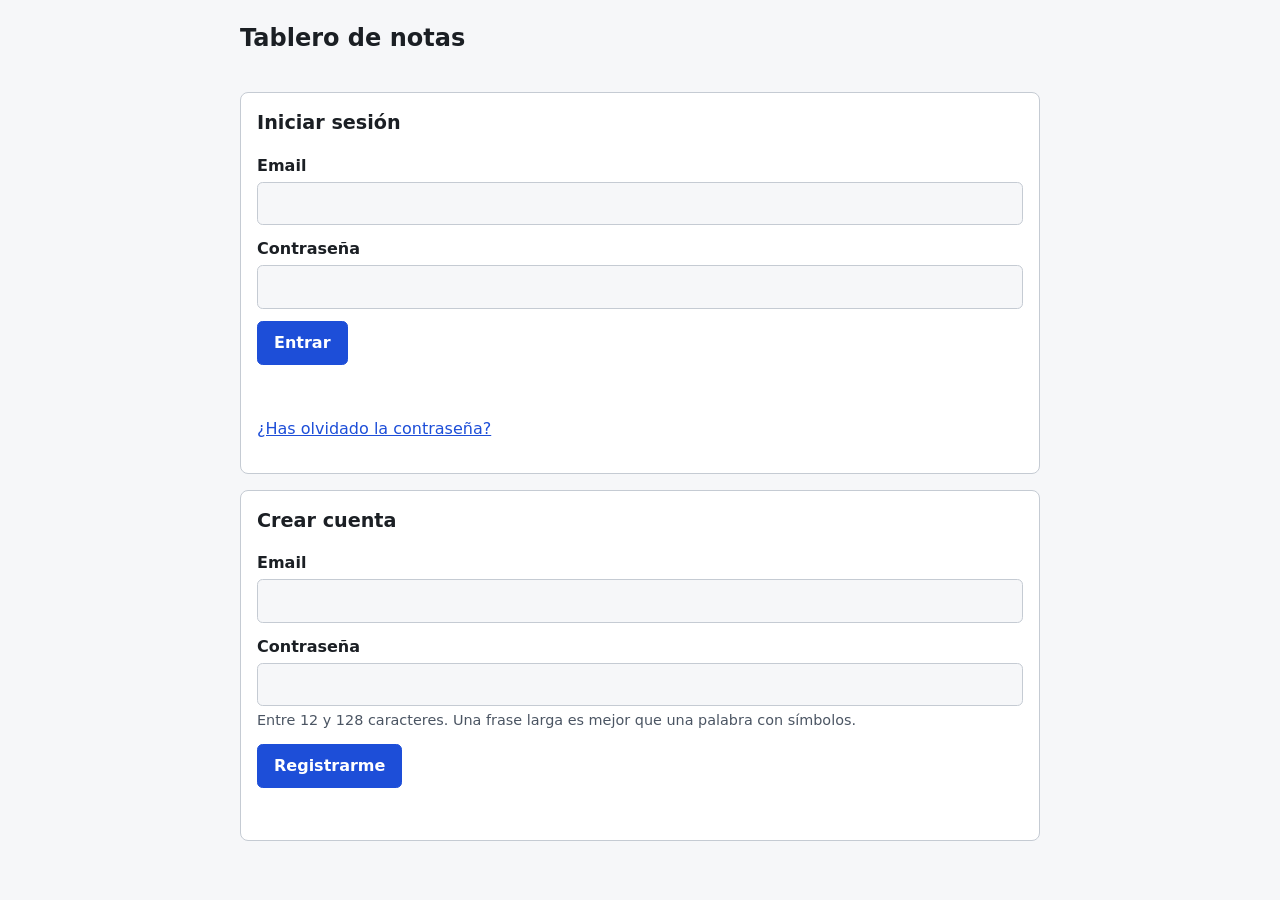
==== src/main/resources/static/index.html @ 30a4b2d4 "feat: roles, panel de administración, propiedad de recursos y frontend (fase 5) - Autorización con @" ====
<!doctype html>
<html lang="es">
<head>
  <meta charset="utf-8">
  <meta name="viewport" content="width=device-width, initial-scale=1">
  <title>Acceso · Tablero de notas</title>
  <link rel="icon" href="data:,">
  <link rel="stylesheet" href="css/style.css">
  <script type="module" src="js/index.js"></script>
</head>
<body>
  <a class="skip" href="#main">Saltar al contenido</a>
  <header><h1>Tablero de notas</h1></header>
  <main id="main">
    <section class="card" aria-labelledby="login-title">
      <h2 id="login-title">Iniciar sesión</h2>
      <form id="login-form">
        <label for="login-email">Email</label>
        <input id="login-email" type="email" autocomplete="username" required maxlength="254">
        <label for="login-password">Contraseña</label>
        <input id="login-password" type="password" autocomplete="current-password" required maxlength="128">
        <button type="submit">Entrar</button>
      </form>
      <p id="login-msg" class="msg" aria-live="polite"></p>
      <p><a href="forgot-password.html">¿Has olvidado la contraseña?</a></p>
    </section>

    <section class="card" aria-labelledby="register-title">
      <h2 id="register-title">Crear cuenta</h2>
      <form id="register-form">
        <label for="register-email">Email</label>
        <input id="register-email" type="email" autocomplete="email" required maxlength="254">
        <label for="register-password">Contraseña</label>
        <input id="register-password" type="password" autocomplete="new-password" required minlength="12" maxlength="128"
               aria-describedby="register-hint">
        <p id="register-hint" class="hint">Entre 12 y 128 caracteres. Una frase larga es mejor que una palabra con símbolos.</p>
        <button type="submit">Registrarme</button>
      </form>
      <p id="register-msg" class="msg" aria-live="polite"></p>
    </section>
  </main>
</body>
</html>
---- src/main/resources/static/css/style.css ----
/* Estilos propios (la CSP no permite estilos en línea). Colores con contraste AA en claro y oscuro. */
:root {
  --bg: #f6f7f9;
  --surface: #ffffff;
  --text: #1b1f24;
  --muted: #4b5563;
  --border: #c5cbd3;
  --accent: #1d4ed8;
  --accent-text: #ffffff;
  --danger: #b42318;
  --ok: #1a7f37;
}
@media (prefers-color-scheme: dark) {
  :root {
    --bg: #12151a;
    --surface: #1c2128;
    --text: #e6e9ee;
    --muted: #aab2bd;
    --border: #3a424d;
    --accent: #7aa2ff;
    --accent-text: #0b1020;
    --danger: #ff8a80;
    --ok: #62d27f;
  }
}
* { box-sizing: border-box; }
body {
  margin: 0;
  font: 1rem/1.5 system-ui, -apple-system, "Segoe UI", sans-serif;
  background: var(--bg);
  color: var(--text);
}
header, main { max-width: 52rem; margin: 0 auto; padding: 1rem; }
header { display: flex; flex-wrap: wrap; align-items: center; justify-content: space-between; gap: .5rem; }
h1 { font-size: 1.5rem; margin: .25rem 0; }
h2 { font-size: 1.2rem; margin-top: 0; }
a { color: var(--accent); }
.skip { position: absolute; left: -999px; top: 0; background: var(--surface); padding: .5rem 1rem; z-index: 10; }
.skip:focus { left: 0; }
.card { background: var(--surface); border: 1px solid var(--border); border-radius: .5rem; padding: 1rem; margin-bottom: 1rem; }
label { display: block; font-weight: 600; margin: .75rem 0 .25rem; }
input, textarea, select {
  width: 100%; padding: .55rem; font: inherit; color: inherit;
  background: var(--bg); border: 1px solid var(--border); border-radius: .35rem;
}
textarea { min-height: 6rem; resize: vertical; }
.hint { color: var(--muted); font-size: .9rem; margin: .25rem 0 0; }
button, .button {
  font: inherit; font-weight: 600; cursor: pointer; margin-top: .75rem;
  padding: .55rem 1rem; border-radius: .35rem; border: 1px solid var(--accent);
  background: var(--accent); color: var(--accent-text);
}
button.secondary { background: transparent; color: var(--accent); }
button.danger { background: transparent; color: var(--danger); border-color: var(--danger); }
button:disabled { opacity: .5; cursor: not-allowed; }
:focus-visible { outline: 3px solid var(--accent); outline-offset: 2px; }
.msg { min-height: 1.5rem; margin: .75rem 0 0; font-weight: 600; }
.msg.error { color: var(--danger); }
.msg.ok { color: var(--ok); }
.row { display: flex; flex-wrap: wrap; gap: .5rem; align-items: center; }
.row button { margin-top: .25rem; }
ul.notes { list-style: none; padding: 0; margin: 0; }
ul.notes li { border-top: 1px solid var(--border); padding: .75rem 0; }
ul.notes h3 { margin: 0 0 .25rem; font-size: 1rem; }
ul.notes p { margin: 0; white-space: pre-wrap; overflow-wrap: anywhere; }
.table-wrap { overflow-x: auto; }
table { border-collapse: collapse; width: 100%; }
th, td { text-align: left; padding: .5rem; border-bottom: 1px solid var(--border); vertical-align: middle; }
caption { text-align: left; font-weight: 600; padding-bottom: .5rem; }
td button { margin-top: 0; padding: .3rem .6rem; font-size: .9rem; }
.badge { font-size: .85rem; color: var(--muted); }
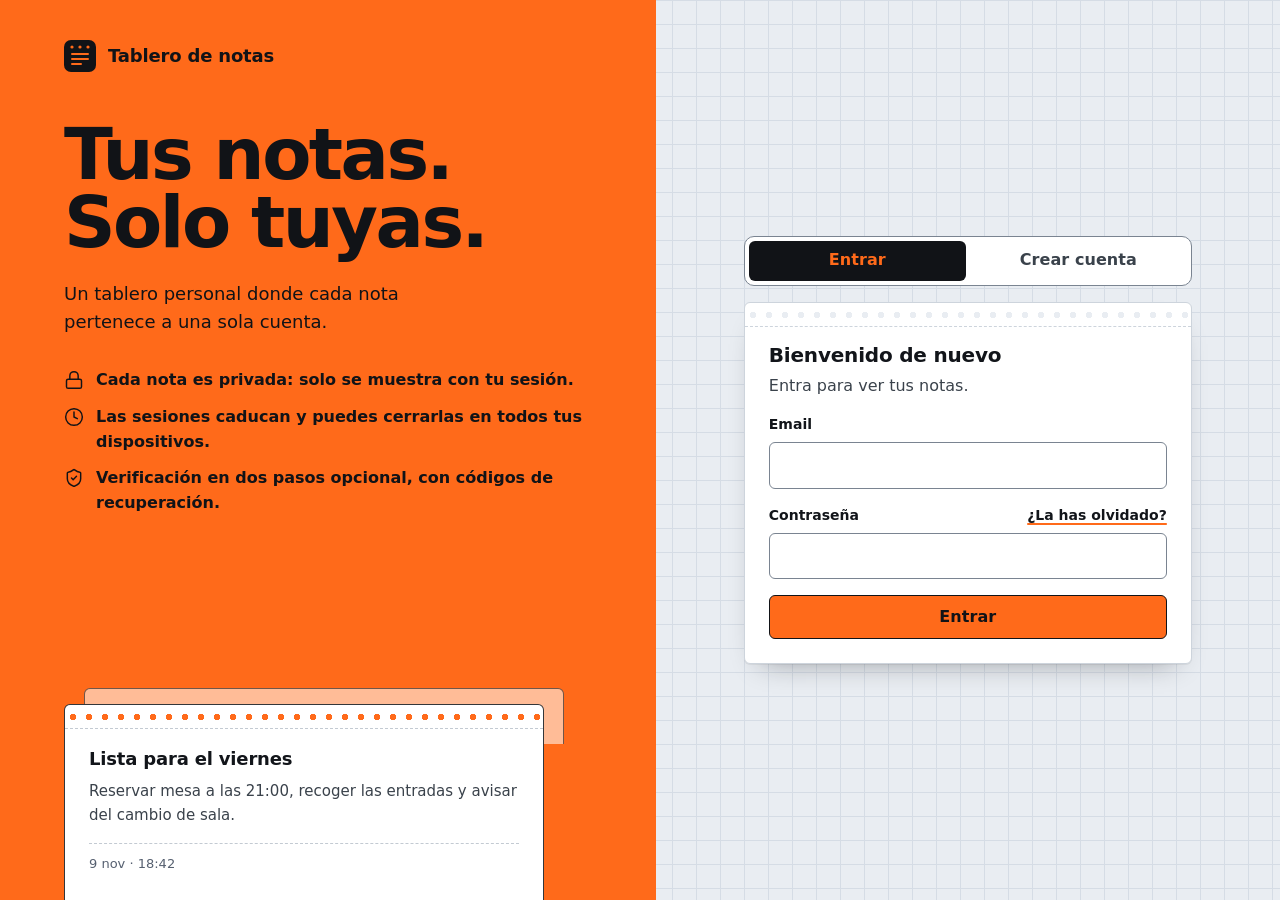
==== commit 97595d20: "feat: rediseño visual completo del frontend (libreta naranja, papel cuadriculado) Nuevo sistema visu" ====
--- a/src/main/resources/static/index.html
+++ b/src/main/resources/static/index.html
@@ -3,41 +3,90 @@
 <head>
   <meta charset="utf-8">
   <meta name="viewport" content="width=device-width, initial-scale=1">
+  <meta name="color-scheme" content="light dark">
+  <meta name="theme-color" content="#ff6a1a">
   <title>Acceso · Tablero de notas</title>
-  <link rel="icon" href="data:,">
+  <link rel="icon" type="image/svg+xml" href="data:image/svg+xml,%3Csvg xmlns='http://www.w3.org/2000/svg' viewBox='0 0 32 32'%3E%3Crect width='32' height='32' rx='7' fill='%23111317'/%3E%3Ccircle cx='8' cy='7' r='1.6' fill='%23ff6a1a'/%3E%3Ccircle cx='16' cy='7' r='1.6' fill='%23ff6a1a'/%3E%3Ccircle cx='24' cy='7' r='1.6' fill='%23ff6a1a'/%3E%3Cpath d='M8 14h16M8 19h16M8 24h9' stroke='%23ff6a1a' stroke-width='2' stroke-linecap='round'/%3E%3C/svg%3E">
   <link rel="stylesheet" href="css/style.css">
   <script type="module" src="js/index.js"></script>
 </head>
 <body>
   <a class="skip" href="#main">Saltar al contenido</a>
-  <header><h1>Tablero de notas</h1></header>
-  <main id="main">
-    <section class="card" aria-labelledby="login-title">
-      <h2 id="login-title">Iniciar sesión</h2>
-      <form id="login-form">
-        <label for="login-email">Email</label>
-        <input id="login-email" type="email" autocomplete="username" required maxlength="254">
-        <label for="login-password">Contraseña</label>
-        <input id="login-password" type="password" autocomplete="current-password" required maxlength="128">
-        <button type="submit">Entrar</button>
-      </form>
-      <p id="login-msg" class="msg" aria-live="polite"></p>
-      <p><a href="forgot-password.html">¿Has olvidado la contraseña?</a></p>
-    </section>
+  <div class="auth">
+    <aside class="auth-cover">
+      <a class="brand" href="index.html">
+        <svg class="brand-mark" viewBox="0 0 32 32" aria-hidden="true"><rect width="32" height="32" rx="7"/><circle class="hole" cx="8" cy="7" r="1.6"/><circle class="hole" cx="16" cy="7" r="1.6"/><circle class="hole" cx="24" cy="7" r="1.6"/><path class="rule" d="M8 14h16M8 19h16M8 24h9"/></svg>
+        <span>Tablero de notas</span>
+      </a>
+      <div>
+        <h1>Tus notas. Solo tuyas.</h1>
+        <p class="lede">Un tablero personal donde cada nota pertenece a una sola cuenta.</p>
+        <ul class="facts">
+          <li><svg class="icon" viewBox="0 0 24 24" aria-hidden="true"><rect width="18" height="11" x="3" y="11" rx="2"/><path d="M7 11V7a5 5 0 0 1 10 0v4"/></svg>Cada nota es privada: solo se muestra con tu sesión.</li>
+          <li><svg class="icon" viewBox="0 0 24 24" aria-hidden="true"><circle cx="12" cy="12" r="10"/><path d="M12 6v6l4 2"/></svg>Las sesiones caducan y puedes cerrarlas en todos tus dispositivos.</li>
+          <li><svg class="icon" viewBox="0 0 24 24" aria-hidden="true"><path d="M20 13c0 5-3.5 7.5-7.66 8.95a1 1 0 0 1-.67-.01C7.5 20.5 4 18 4 13V6a1 1 0 0 1 1-1c2 0 4.5-1.2 6.24-2.72a1.17 1.17 0 0 1 1.52 0C14.51 3.81 17 5 19 5a1 1 0 0 1 1 1z"/><path d="m9 12 2 2 4-4"/></svg>Verificación en dos pasos opcional, con códigos de recuperación.</li>
+        </ul>
+      </div>
+      <div class="pad" aria-hidden="true">
+        <div class="back"></div>
+        <div class="page-sheet">
+          <h2>Lista para el viernes</h2>
+          <p>Reservar mesa a las 21:00, recoger las entradas y avisar del cambio de sala.</p>
+          <p class="meta">9 nov · 18:42</p>
+        </div>
+      </div>
+    </aside>
 
-    <section class="card" aria-labelledby="register-title">
-      <h2 id="register-title">Crear cuenta</h2>
-      <form id="register-form">
-        <label for="register-email">Email</label>
-        <input id="register-email" type="email" autocomplete="email" required maxlength="254">
-        <label for="register-password">Contraseña</label>
-        <input id="register-password" type="password" autocomplete="new-password" required minlength="12" maxlength="128"
-               aria-describedby="register-hint">
-        <p id="register-hint" class="hint">Entre 12 y 128 caracteres. Una frase larga es mejor que una palabra con símbolos.</p>
-        <button type="submit">Registrarme</button>
-      </form>
-      <p id="register-msg" class="msg" aria-live="polite"></p>
-    </section>
-  </main>
+    <main id="main" class="auth-main">
+      <div class="auth-panel">
+        <div class="seg" role="tablist" aria-label="Acceso a la cuenta" id="seg">
+          <button id="tab-login" type="button" role="tab" aria-selected="true" aria-controls="panel-login">Entrar</button>
+          <button id="tab-register" type="button" role="tab" aria-selected="false" aria-controls="panel-register" tabindex="-1">Crear cuenta</button>
+        </div>
+
+        <section id="panel-login" class="sheet" role="tabpanel" aria-labelledby="tab-login">
+          <h2>Bienvenido de nuevo</h2>
+          <p>Entra para ver tus notas.</p>
+          <form id="login-form">
+            <label for="login-email">Email</label>
+            <input id="login-email" type="email" autocomplete="username" required maxlength="254">
+            <div class="field-row">
+              <label for="login-password">Contraseña</label>
+              <a href="forgot-password.html">¿La has olvidado?</a>
+            </div>
+            <input id="login-password" type="password" autocomplete="current-password" required maxlength="128">
+            <button type="submit">Entrar</button>
+          </form>
+          <p id="login-msg" class="msg" aria-live="polite"></p>
+        </section>
+
+        <section id="mfa-section" class="sheet" aria-labelledby="mfa-title" hidden>
+          <h2 id="mfa-title">Verificación en dos pasos</h2>
+          <p>Tu contraseña es correcta. Falta el segundo paso.</p>
+          <form id="mfa-form">
+            <label for="mfa-code">Código de 6 dígitos de tu app, o un código de recuperación</label>
+            <input id="mfa-code" autocomplete="one-time-code" required maxlength="40">
+            <button type="submit">Verificar</button>
+          </form>
+          <p id="mfa-msg" class="msg" aria-live="polite"></p>
+        </section>
+
+        <section id="panel-register" class="sheet" role="tabpanel" aria-labelledby="tab-register" hidden>
+          <h2>Crea tu cuenta</h2>
+          <p>Recibirás un enlace para verificar tu email.</p>
+          <form id="register-form">
+            <label for="register-email">Email</label>
+            <input id="register-email" type="email" autocomplete="email" required maxlength="254">
+            <label for="register-password">Contraseña</label>
+            <input id="register-password" type="password" autocomplete="new-password" required minlength="12" maxlength="128"
+                   aria-describedby="register-hint">
+            <p id="register-hint" class="hint">Entre 12 y 128 caracteres. Una frase larga es mejor que una palabra con símbolos.</p>
+            <button type="submit">Crear cuenta</button>
+          </form>
+          <p id="register-msg" class="msg" aria-live="polite"></p>
+        </section>
+      </div>
+    </main>
+  </div>
 </body>
 </html>
--- a/src/main/resources/static/css/style.css
+++ b/src/main/resources/static/css/style.css
@@ -1,71 +1,400 @@
-/* Estilos propios (la CSP no permite estilos en línea). Colores con contraste AA en claro y oscuro. */
+/* Tablero de notas · sistema visual.
+   Idea: una libreta de cubierta naranja y papel cuadriculado. La carcasa (cabecera, panel de acceso) es el campo naranja con
+   tinta negra; el lienzo es papel cuadriculado de celda fija (24 px) y cada hoja lleva la microperforación del bloc.
+   La CSP no permite estilos en línea ni fuentes externas: todo vive aquí y usa las fuentes del sistema.
+   Contraste AA en claro y oscuro: sobre el naranja SIEMPRE tinta negra, nunca blanco. */
+
 :root {
-  --bg: #f6f7f9;
-  --surface: #ffffff;
-  --text: #1b1f24;
-  --muted: #4b5563;
-  --border: #c5cbd3;
-  --accent: #1d4ed8;
-  --accent-text: #ffffff;
+  color-scheme: light dark;
+  --cell: 24px;
+
+  --cover: #ff6a1a;          /* naranja de cubierta */
+  --cover-ink: #111317;      /* tinta sobre el naranja */
+  --cover-hover: #ff7d38;
+  --bg: #e9edf2;             /* papel del lienzo */
+  --grid: #d5dce5;           /* cuadrícula */
+  --paper: #ffffff;          /* hoja */
+  --ink: #12151a;
+  --ink-2: #3a424b;
+  --muted: #566070;
+  --line: #cdd4dc;
+  --line-strong: #7a8491;    /* bordes de controles: 3:1 sobre la hoja */
+  --accent-text: #b13a08;    /* naranja legible como texto sobre la hoja */
   --danger: #b42318;
-  --ok: #1a7f37;
-}
+  --ok: #14733a;
+  --warn: #8a5300;
+  --tone-warm: #fff1e8;
+  --tone-cool: #eaf2fb;
+  --shadow: 0 1px 0 rgba(18, 21, 26, .06), 0 14px 28px -18px rgba(18, 21, 26, .45);
+
+  --ease: cubic-bezier(.23, 1, .32, 1);
+  --font: ui-sans-serif, system-ui, -apple-system, "Segoe UI Variable Text", "Segoe UI", Roboto, "Helvetica Neue", Arial, sans-serif;
+  --mono: ui-monospace, "Cascadia Mono", "SF Mono", Menlo, Consolas, monospace;
+}
+
 @media (prefers-color-scheme: dark) {
   :root {
-    --bg: #12151a;
-    --surface: #1c2128;
-    --text: #e6e9ee;
-    --muted: #aab2bd;
-    --border: #3a424d;
-    --accent: #7aa2ff;
-    --accent-text: #0b1020;
+    --cover: #ff7a2e;
+    --cover-hover: #ff8c4a;
+    --bg: #0d0e11;
+    --grid: #1a1d22;
+    --paper: #16181c;
+    --ink: #f3f4f6;
+    --ink-2: #c6ccd3;
+    --muted: #9ba4af;
+    --line: #2a2f36;
+    --line-strong: #6b7581;
+    --accent-text: #ff9b5e;
     --danger: #ff8a80;
     --ok: #62d27f;
+    --warn: #ffc26b;
+    --tone-warm: #211a15;
+    --tone-cool: #151c25;
+    --shadow: 0 1px 0 rgba(0, 0, 0, .5), 0 14px 28px -18px rgba(0, 0, 0, .9);
   }
 }
-* { box-sizing: border-box; }
+
+*, *::before, *::after { box-sizing: border-box; }
+[hidden] { display: none !important; }
+html { -webkit-text-size-adjust: 100%; scrollbar-color: var(--line-strong) transparent; }
 body {
   margin: 0;
-  font: 1rem/1.5 system-ui, -apple-system, "Segoe UI", sans-serif;
-  background: var(--bg);
-  color: var(--text);
-}
-header, main { max-width: 52rem; margin: 0 auto; padding: 1rem; }
-header { display: flex; flex-wrap: wrap; align-items: center; justify-content: space-between; gap: .5rem; }
-h1 { font-size: 1.5rem; margin: .25rem 0; }
-h2 { font-size: 1.2rem; margin-top: 0; }
-a { color: var(--accent); }
-.skip { position: absolute; left: -999px; top: 0; background: var(--surface); padding: .5rem 1rem; z-index: 10; }
-.skip:focus { left: 0; }
-.card { background: var(--surface); border: 1px solid var(--border); border-radius: .5rem; padding: 1rem; margin-bottom: 1rem; }
-label { display: block; font-weight: 600; margin: .75rem 0 .25rem; }
+  min-height: 100dvh;
+  font: 1rem/1.55 var(--font);
+  color: var(--ink);
+  background-color: var(--bg);
+  background-image:
+    linear-gradient(var(--grid) 1px, transparent 1px),
+    linear-gradient(90deg, var(--grid) 1px, transparent 1px);
+  background-size: var(--cell) var(--cell);
+  -webkit-font-smoothing: antialiased;
+  text-rendering: optimizeLegibility;
+}
+::selection { background: var(--cover); color: var(--cover-ink); }
+:focus-visible { outline: 3px solid var(--focus, var(--ink)); outline-offset: 2px; }
+img, svg { display: block; max-width: 100%; }
+h1, h2, h3, p { margin: 0; }
+h1, h2, h3 { text-wrap: balance; }
+a { color: var(--ink); text-decoration-color: var(--cover); text-decoration-thickness: 2px; text-underline-offset: 3px; }
+code, pre { font-family: var(--mono); }
+.sr-only {
+  position: absolute; width: 1px; height: 1px; margin: -1px; padding: 0; overflow: hidden;
+  clip: rect(0 0 0 0); white-space: nowrap; border: 0;
+}
+.skip {
+  position: absolute; left: 12px; top: -64px; z-index: 50; padding: 12px 16px; border-radius: 6px;
+  background: var(--ink); color: var(--paper); font-weight: 600;
+}
+.skip:focus { top: 12px; }
+.icon { width: 20px; height: 20px; flex: none; fill: none; stroke: currentColor; stroke-width: 1.75; stroke-linecap: round; stroke-linejoin: round; }
+
+/* ---------- Controles ---------- */
+label { display: block; margin: 16px 0 6px; font-size: .875rem; font-weight: 650; color: var(--ink); }
 input, textarea, select {
-  width: 100%; padding: .55rem; font: inherit; color: inherit;
-  background: var(--bg); border: 1px solid var(--border); border-radius: .35rem;
-}
-textarea { min-height: 6rem; resize: vertical; }
-.hint { color: var(--muted); font-size: .9rem; margin: .25rem 0 0; }
+  width: 100%; min-height: 44px; padding: 10px 12px;
+  font: inherit; color: var(--ink); caret-color: var(--accent-text);
+  background: var(--paper); border: 1px solid var(--line-strong); border-radius: 6px;
+  transition: border-color 140ms var(--ease), box-shadow 140ms var(--ease);
+}
+input::placeholder, textarea::placeholder { color: var(--muted); }
+input:focus, textarea:focus, select:focus {
+  outline: none; border-color: var(--ink);
+  box-shadow: 0 0 0 3px color-mix(in srgb, var(--cover) 70%, transparent);
+}
+/* La hoja pautada: el texto se asienta sobre las líneas de la cuadrícula. */
+textarea {
+  min-height: 11rem; resize: vertical; padding: 8px 12px; line-height: var(--cell);
+  background-image: repeating-linear-gradient(transparent 0 23px, var(--grid) 23px 24px);
+  background-position: 0 8px; background-attachment: local;
+}
+.hint { margin-top: 6px; font-size: .8125rem; color: var(--muted); }
+
 button, .button {
-  font: inherit; font-weight: 600; cursor: pointer; margin-top: .75rem;
-  padding: .55rem 1rem; border-radius: .35rem; border: 1px solid var(--accent);
-  background: var(--accent); color: var(--accent-text);
-}
-button.secondary { background: transparent; color: var(--accent); }
-button.danger { background: transparent; color: var(--danger); border-color: var(--danger); }
-button:disabled { opacity: .5; cursor: not-allowed; }
-:focus-visible { outline: 3px solid var(--accent); outline-offset: 2px; }
-.msg { min-height: 1.5rem; margin: .75rem 0 0; font-weight: 600; }
-.msg.error { color: var(--danger); }
-.msg.ok { color: var(--ok); }
-.row { display: flex; flex-wrap: wrap; gap: .5rem; align-items: center; }
-.row button { margin-top: .25rem; }
-ul.notes { list-style: none; padding: 0; margin: 0; }
-ul.notes li { border-top: 1px solid var(--border); padding: .75rem 0; }
-ul.notes h3 { margin: 0 0 .25rem; font-size: 1rem; }
-ul.notes p { margin: 0; white-space: pre-wrap; overflow-wrap: anywhere; }
-.table-wrap { overflow-x: auto; }
-table { border-collapse: collapse; width: 100%; }
-th, td { text-align: left; padding: .5rem; border-bottom: 1px solid var(--border); vertical-align: middle; }
-caption { text-align: left; font-weight: 600; padding-bottom: .5rem; }
-td button { margin-top: 0; padding: .3rem .6rem; font-size: .9rem; }
-.badge { font-size: .85rem; color: var(--muted); }
+  display: inline-flex; align-items: center; justify-content: center; gap: 8px;
+  min-height: 44px; margin-top: 16px; padding: 0 20px;
+  font: inherit; font-weight: 700; letter-spacing: .005em; text-decoration: none; cursor: pointer;
+  color: var(--cover-ink); background: var(--cover); border: 1px solid var(--cover-ink); border-radius: 6px;
+  transition: transform 140ms var(--ease), background-color 140ms var(--ease), border-color 140ms var(--ease), color 140ms var(--ease);
+}
+button:active, .button:active { transform: scale(.97); }
+button:disabled { opacity: .5; cursor: not-allowed; transform: none; }
+button.secondary {
+  color: var(--ink); background: transparent; border-color: var(--line-strong); font-weight: 600;
+}
+button.danger {
+  color: var(--danger); background: transparent; border-color: color-mix(in srgb, var(--danger) 55%, transparent); font-weight: 600;
+}
+form > button[type="submit"]:not(.danger):not(.secondary) { width: 100%; }
+@media (hover: hover) and (pointer: fine) {
+  button:hover:not(:disabled), .button:hover { background: var(--cover-hover); }
+  button.secondary:hover:not(:disabled) { background: color-mix(in srgb, var(--ink) 7%, transparent); border-color: var(--ink); }
+  button.danger:hover:not(:disabled) { background: color-mix(in srgb, var(--danger) 10%, transparent); border-color: var(--danger); }
+}
+
+.msg { margin: 16px 0 0; font-size: .9375rem; font-weight: 600; border-radius: 6px; }
+.msg:empty { margin: 0; }
+.msg.error, .msg.ok {
+  padding: 10px 12px; border: 1px solid; background: var(--paper);
+}
+.msg.error { color: var(--danger); border-color: color-mix(in srgb, var(--danger) 45%, var(--paper)); background: color-mix(in srgb, var(--danger) 8%, var(--paper)); }
+.msg.ok { color: var(--ok); border-color: color-mix(in srgb, var(--ok) 45%, var(--paper)); background: color-mix(in srgb, var(--ok) 8%, var(--paper)); }
+.page > .msg { margin-top: 0; margin-bottom: 16px; }
+
+/* ---------- Hoja de bloc (con microperforación) ---------- */
+.sheet {
+  position: relative; padding: 40px 24px 24px;
+  background: var(--paper); border: 1px solid var(--line); border-radius: 6px; box-shadow: var(--shadow);
+}
+.sheet::before {
+  content: ""; position: absolute; inset: 0 0 auto 0; height: 24px;
+  background: radial-gradient(circle at 50% 50%, var(--bg) 0 3px, transparent 3.5px) 0 0 / 16px 24px repeat-x;
+  border-bottom: 1px dashed var(--line);
+  border-radius: 6px 6px 0 0;
+}
+.sheet h2 { font-size: 1.25rem; line-height: 1.25; letter-spacing: -.01em; font-weight: 750; }
+.sheet > h2 + p, .sheet .lede { margin-top: 6px; color: var(--ink-2); }
+
+/* ---------- Marca ---------- */
+.brand { display: inline-flex; align-items: center; gap: 12px; color: inherit; text-decoration: none; font-weight: 800; font-size: 1.125rem; letter-spacing: -.01em; }
+.brand-mark { width: 32px; height: 32px; flex: none; }
+.brand-mark rect { fill: var(--cover-ink); }
+.brand-mark .hole { fill: var(--cover); }
+.brand-mark .rule { stroke: var(--cover); stroke-width: 2; stroke-linecap: round; }
+
+/* ---------- Páginas de acceso (dos mitades) ---------- */
+.auth { display: grid; grid-template-columns: minmax(0, 1.05fr) minmax(0, 1fr); min-height: 100dvh; }
+.auth-cover {
+  position: relative; display: flex; flex-direction: column; justify-content: space-between; gap: 48px; overflow: hidden;
+  padding: 40px clamp(32px, 5vw, 80px) 0;
+  color: var(--cover-ink); background: var(--cover);
+  --focus: var(--cover-ink);
+}
+.auth-cover a { color: var(--cover-ink); text-decoration-color: var(--cover-ink); }
+.auth-cover.compact { padding-bottom: 40px; justify-content: flex-start; }
+.auth-cover h1 {
+  max-width: 11ch; font-size: clamp(2.75rem, 5.6vw, 5.5rem); line-height: .95; font-weight: 800; letter-spacing: -.035em;
+}
+.auth-cover.compact h1 { font-size: clamp(2.25rem, 4.4vw, 4rem); }
+.auth-cover .lede { max-width: 34ch; margin-top: 24px; font-size: 1.125rem; font-weight: 500; }
+.facts { list-style: none; margin: 32px 0 0; padding: 0; display: grid; gap: 12px; max-width: 34rem; }
+.facts li { display: flex; gap: 12px; align-items: flex-start; font-weight: 600; }
+.facts .icon { margin-top: 2px; }
+
+/* Bloc decorativo que asoma por debajo de la cubierta */
+.pad { position: relative; width: min(100%, 30rem); margin-top: auto; }
+.pad .page-sheet {
+  position: relative; padding: 40px 24px 24px;
+  background: #fff; color: #12151a; border: 1px solid rgba(17, 19, 23, .85); border-bottom: 0; border-radius: 6px 6px 0 0;
+}
+.pad .page-sheet::before {
+  content: ""; position: absolute; inset: 0 0 auto 0; height: 24px;
+  background: radial-gradient(circle at 50% 50%, var(--cover) 0 3px, transparent 3.5px) 0 0 / 16px 24px repeat-x;
+  border-bottom: 1px dashed #c3cad2;
+}
+.pad .back { position: absolute; left: 20px; right: -20px; top: -16px; height: 56px; background: rgba(255, 255, 255, .55); border: 1px solid rgba(17, 19, 23, .6); border-bottom: 0; border-radius: 6px 6px 0 0; }
+.pad h2 { font-size: 1.125rem; font-weight: 750; letter-spacing: -.01em; }
+.pad p { margin-top: 6px; color: #3a424b; font-size: .9375rem; line-height: var(--cell); }
+.pad .meta { margin-top: 16px; padding-top: 8px; border-top: 1px dashed #c3cad2; font-size: .8125rem; color: #566070; font-variant-numeric: tabular-nums; }
+
+.auth-main { display: grid; place-items: center; padding: 48px 24px; }
+.auth-panel { width: min(100%, 28rem); }
+.auth-panel .back-link { display: inline-block; margin-top: 24px; font-weight: 600; }
+.seg {
+  display: grid; grid-template-columns: 1fr 1fr; gap: 4px; padding: 4px; margin-bottom: 16px;
+  background: var(--paper); border: 1px solid var(--line-strong); border-radius: 10px;
+}
+.seg button {
+  margin: 0; min-height: 40px; padding: 0 12px; color: var(--ink-2); background: transparent; border: 0; border-radius: 6px; font-weight: 650;
+}
+.seg button[aria-selected="true"] { color: var(--cover); background: var(--cover-ink); }
+@media (prefers-color-scheme: dark) { .seg button[aria-selected="true"] { color: var(--cover-ink); background: var(--cover); } }
+@media (hover: hover) and (pointer: fine) {
+  .seg button[aria-selected="false"]:hover { background: color-mix(in srgb, var(--ink) 7%, transparent); color: var(--ink); }
+  .seg button[aria-selected="true"]:hover { background: var(--cover-ink); }
+}
+@media (hover: hover) and (pointer: fine) and (prefers-color-scheme: dark) { .seg button[aria-selected="true"]:hover { background: var(--cover-hover); } }
+.field-row { display: flex; align-items: baseline; justify-content: space-between; gap: 12px; }
+.field-row a { font-size: .875rem; font-weight: 600; }
+
+/* ---------- Cabecera de la aplicación ---------- */
+.topbar { position: sticky; top: 0; z-index: 20; background: var(--cover); color: var(--cover-ink); border-bottom: 1px solid var(--cover-ink); --focus: var(--cover-ink); }
+.topbar-in { display: flex; align-items: center; gap: 24px; max-width: 72rem; height: 64px; margin: 0 auto; padding: 0 24px; }
+.tabs { display: flex; gap: 4px; margin-right: auto; }
+.tabs a {
+  display: inline-flex; align-items: center; min-height: 40px; padding: 0 14px; border-radius: 6px;
+  color: var(--cover-ink); font-weight: 650; text-decoration: none;
+  transition: background-color 140ms var(--ease), color 140ms var(--ease);
+}
+.tabs a[aria-current="page"] { background: var(--cover-ink); color: var(--cover); }
+@media (hover: hover) and (pointer: fine) { .tabs a:not([aria-current]):hover { background: rgba(17, 19, 23, .14); } }
+
+.account { position: relative; }
+.account summary {
+  display: flex; align-items: center; gap: 10px; min-height: 44px; padding: 0 8px 0 4px; border-radius: 999px; cursor: pointer; list-style: none;
+  font-weight: 650; transition: background-color 140ms var(--ease);
+}
+.account summary::-webkit-details-marker { display: none; }
+.account summary::after {
+  content: ""; width: 16px; height: 16px; flex: none; background: currentColor;
+  mask: url("data:image/svg+xml,%3Csvg xmlns='http://www.w3.org/2000/svg' viewBox='0 0 24 24' fill='none' stroke='black' stroke-width='2' stroke-linecap='round' stroke-linejoin='round'%3E%3Cpath d='m6 9 6 6 6-6'/%3E%3C/svg%3E") center / contain no-repeat;
+  transition: transform 160ms var(--ease);
+}
+.account[open] summary::after { transform: rotate(180deg); }
+@media (hover: hover) and (pointer: fine) { .account summary:hover { background: rgba(17, 19, 23, .14); } }
+.avatar {
+  display: grid; place-items: center; width: 32px; height: 32px; flex: none; border-radius: 50%;
+  background: var(--cover-ink); color: var(--cover); font-size: .875rem; font-weight: 800; text-transform: uppercase;
+}
+.who { max-width: 16rem; overflow: hidden; text-overflow: ellipsis; white-space: nowrap; font-size: .9375rem; }
+.account-panel {
+  position: absolute; right: 0; top: calc(100% + 8px); width: 18rem; padding: 8px; z-index: 30;
+  color: var(--ink); background: var(--paper); border: 1px solid var(--line-strong); border-radius: 8px; box-shadow: var(--shadow);
+  transform-origin: top right; animation: pop 160ms var(--ease);
+  --focus: var(--ink);
+}
+.account-panel button {
+  justify-content: flex-start; width: 100%; min-height: 44px; margin: 0; padding: 0 12px; text-align: left;
+  color: var(--ink); background: transparent; border: 0; font-weight: 600;
+}
+@media (hover: hover) and (pointer: fine) { .account-panel button:hover:not(:disabled) { background: color-mix(in srgb, var(--ink) 8%, transparent); } }
+
+/* ---------- Páginas de la aplicación ---------- */
+.page { max-width: 72rem; margin: 0 auto; padding: 40px 24px 96px; }
+.page-head { margin-bottom: 32px; }
+.page-head h1 { font-size: clamp(2rem, 3.6vw, 3rem); line-height: 1.05; font-weight: 800; letter-spacing: -.03em; }
+.page-head p { margin-top: 8px; max-width: 46ch; color: var(--ink-2); font-size: 1.0625rem; }
+.narrow { max-width: 46rem; margin-left: 0; }
+.stack { display: grid; gap: 24px; max-width: 46rem; }
+
+.notes-layout { display: grid; grid-template-columns: minmax(0, 22rem) minmax(0, 1fr); gap: 32px; align-items: start; }
+.composer { position: sticky; top: 88px; }
+.list-head { display: flex; align-items: baseline; gap: 12px; margin-bottom: 16px; }
+.list-head h2 { font-size: 1.25rem; font-weight: 750; letter-spacing: -.01em; }
+.count { font-variant-numeric: tabular-nums; font-size: .875rem; font-weight: 700; padding: 2px 8px; border: 1px solid var(--line-strong); border-radius: 4px; background: var(--paper); color: var(--ink-2); }
+.count:empty { display: none; }
+ul.notes { list-style: none; margin: 0; padding: 0; display: grid; grid-template-columns: repeat(auto-fill, minmax(16rem, 1fr)); gap: 24px 20px; align-items: start; }
+ul.notes li { position: relative; display: flex; flex-direction: column; padding: 40px 20px 16px; background: var(--paper); border: 1px solid var(--line); border-radius: 6px; box-shadow: var(--shadow); transition: transform 180ms var(--ease), box-shadow 180ms var(--ease); }
+ul.notes li::before {
+  content: ""; position: absolute; inset: 0 0 auto 0; height: 24px;
+  background: radial-gradient(circle at 50% 50%, var(--bg) 0 3px, transparent 3.5px) 0 0 / 16px 24px repeat-x;
+  border-bottom: 1px dashed var(--line);
+}
+ul.notes li:nth-child(3n + 2) { background: var(--tone-warm); }
+ul.notes li:nth-child(3n) { background: var(--tone-cool); }
+ul.notes h3 { font-size: 1.0625rem; line-height: 1.3; font-weight: 750; letter-spacing: -.01em; overflow-wrap: anywhere; }
+ul.notes p { margin-top: 8px; color: var(--ink-2); white-space: pre-wrap; overflow-wrap: anywhere; }
+ul.notes .foot { display: flex; align-items: center; justify-content: space-between; gap: 12px; margin-top: 16px; padding-top: 8px; border-top: 1px dashed var(--line); }
+ul.notes time { font-size: .8125rem; color: var(--muted); font-variant-numeric: tabular-nums; }
+ul.notes .foot button { min-height: 36px; margin: 0; padding: 0 10px; font-size: .875rem; }
+@media (hover: hover) and (pointer: fine) { ul.notes li:hover { transform: translateY(-2px); } }
+ul.notes.enter li { animation: rise 360ms var(--ease) both; }
+ul.notes.enter li:nth-child(2) { animation-delay: 40ms; }
+ul.notes.enter li:nth-child(3) { animation-delay: 80ms; }
+ul.notes.enter li:nth-child(4) { animation-delay: 120ms; }
+ul.notes.enter li:nth-child(5) { animation-delay: 160ms; }
+ul.notes.enter li:nth-child(n + 6) { animation-delay: 200ms; }
+
+.empty { padding: 56px 24px 40px; text-align: center; background: var(--paper); border: 1px dashed var(--line-strong); border-radius: 6px; }
+.empty .icon { width: 36px; height: 36px; margin: 0 auto 16px; color: var(--muted); stroke-width: 1.5; }
+.empty strong { display: block; font-size: 1.125rem; font-weight: 750; }
+.empty p { margin-top: 6px; color: var(--ink-2); }
+
+/* ---------- Seguridad ---------- */
+.status-row { display: flex; align-items: flex-start; justify-content: space-between; gap: 16px; }
+.status-row > div { min-width: 0; }
+.status { display: inline-flex; align-items: center; gap: 8px; flex: none; min-height: 32px; padding: 0 12px; font-size: .875rem; font-weight: 700; border: 1px solid var(--line-strong); border-radius: 999px; color: var(--ink-2); }
+.status::before { content: ""; width: 8px; height: 8px; border-radius: 50%; background: currentColor; }
+.status.on { color: var(--ok); border-color: color-mix(in srgb, var(--ok) 55%, var(--paper)); background: color-mix(in srgb, var(--ok) 9%, var(--paper)); }
+.status.off { color: var(--warn); border-color: color-mix(in srgb, var(--warn) 55%, var(--paper)); background: color-mix(in srgb, var(--warn) 9%, var(--paper)); }
+.step-title { display: flex; align-items: center; gap: 12px; margin-top: 24px; font-size: 1rem; font-weight: 700; }
+.step-title:first-of-type { margin-top: 16px; }
+.step-n { display: grid; place-items: center; width: 28px; height: 28px; flex: none; border-radius: 50%; background: var(--cover); color: var(--cover-ink); border: 1px solid var(--cover-ink); font-size: .875rem; font-weight: 800; }
+.sheet p + p { margin-top: 10px; }
+.secret {
+  display: block; margin-top: 12px; padding: 16px; font-size: 1.125rem; font-weight: 600; letter-spacing: .12em; line-height: 1.6;
+  overflow-wrap: anywhere; user-select: all; color: var(--ink); background: var(--bg); border: 1px dashed var(--line-strong); border-radius: 6px;
+}
+.codes {
+  margin: 16px 0 0; padding: 16px; columns: 2; column-gap: 24px; font-size: 1rem; font-weight: 600; letter-spacing: .06em; line-height: 2;
+  user-select: all; color: var(--ink); background: var(--bg); border: 1px dashed var(--line-strong); border-radius: 6px;
+}
+.callout { margin-top: 12px; padding: 12px 14px; background: color-mix(in srgb, var(--cover) 16%, var(--paper)); border: 1px solid color-mix(in srgb, var(--cover) 70%, var(--paper)); border-radius: 6px; font-weight: 600; }
+.danger-zone { border-color: color-mix(in srgb, var(--danger) 50%, var(--line)); }
+.danger-zone h2 { color: var(--danger); }
+
+/* ---------- Administración ---------- */
+.table-sheet { padding: 40px 0 8px; }
+.table-sheet > h2 { padding: 0 24px; }
+.table-wrap { margin-top: 16px; overflow-x: auto; }
+table { width: 100%; border-collapse: collapse; font-variant-numeric: tabular-nums; }
+caption { position: absolute; width: 1px; height: 1px; overflow: hidden; clip: rect(0 0 0 0); }
+th { padding: 10px 16px; text-align: left; font-size: .75rem; font-weight: 700; letter-spacing: .04em; text-transform: uppercase; color: var(--muted); border-bottom: 1px solid var(--line-strong); white-space: nowrap; }
+td { padding: 14px 16px; text-align: left; vertical-align: middle; border-bottom: 1px solid var(--line); }
+th:first-child, td:first-child { padding-left: 24px; }
+th:last-child, td:last-child { padding-right: 24px; }
+tbody tr:last-child td { border-bottom: 0; }
+@media (hover: hover) and (pointer: fine) { tbody tr:hover { background: color-mix(in srgb, var(--cover) 8%, transparent); } }
+.user-cell { display: flex; align-items: center; gap: 12px; min-width: 0; font-weight: 600; overflow-wrap: anywhere; }
+.chips { display: flex; flex-wrap: wrap; gap: 6px; }
+.chip { display: inline-flex; align-items: center; gap: 6px; height: 24px; padding: 0 8px; font-size: .75rem; font-weight: 700; color: var(--ink-2); border: 1px solid var(--line-strong); border-radius: 4px; white-space: nowrap; }
+.chip::before { content: ""; width: 6px; height: 6px; border-radius: 50%; background: currentColor; }
+.chip.plain::before { display: none; }
+.chip.ok { color: var(--ok); }
+.chip.warn { color: var(--warn); }
+.chip.bad { color: var(--danger); }
+.chip.role-admin { color: var(--cover); background: var(--cover-ink); border-color: var(--cover-ink); }
+@media (prefers-color-scheme: dark) { .chip.role-admin { color: var(--cover-ink); background: var(--cover); border-color: var(--cover); } }
+.actions { display: flex; flex-wrap: wrap; gap: 6px; }
+td button { min-height: 36px; margin: 0; padding: 0 10px; font-size: .875rem; }
+
+/* ---------- Movimiento ---------- */
+@keyframes rise { from { opacity: 0; transform: translateY(10px); } }
+@keyframes pop { from { opacity: 0; transform: scale(.96); } }
+.auth-cover > *, .auth-panel > * { animation: rise 520ms var(--ease) both; }
+.auth-cover > :nth-child(2), .auth-panel > :nth-child(2) { animation-delay: 70ms; }
+.auth-cover > :nth-child(3), .auth-panel > :nth-child(3) { animation-delay: 140ms; }
+.page-head, .page > .sheet, .stack > .sheet, .notes-layout > * { animation: rise 420ms var(--ease) both; }
+.notes-layout > :nth-child(2) { animation-delay: 70ms; }
+
+/* ---------- Pantallas estrechas ---------- */
+@media (max-width: 960px) {
+  .notes-layout { grid-template-columns: minmax(0, 1fr); }
+  .composer { position: static; }
+}
+@media (max-width: 860px) {
+  .auth { grid-template-columns: minmax(0, 1fr); }
+  .auth-cover { gap: 32px; padding: 24px 24px 32px; justify-content: flex-start; }
+  .auth-cover h1, .auth-cover.compact h1 { max-width: none; font-size: clamp(2.25rem, 11vw, 3.25rem); }
+  .auth-cover .lede { margin-top: 12px; font-size: 1rem; }
+  .facts, .pad { display: none; }
+  .auth-main { align-items: start; padding: 24px 16px 48px; }
+}
+@media (max-width: 720px) {
+  .topbar-in { gap: 8px; padding: 0 12px; }
+  .topbar .brand span { display: none; }
+  .tabs { gap: 0; min-width: 0; overflow-x: auto; scrollbar-width: none; }
+  .tabs a { padding: 0 9px; font-size: .9375rem; white-space: nowrap; }
+  .account summary::after { display: none; }
+  .who { position: absolute; width: 1px; height: 1px; overflow: hidden; clip: rect(0 0 0 0); white-space: nowrap; }
+  .account summary { padding: 0 6px 0 2px; }
+  .page { padding: 24px 16px 72px; }
+  .page-head { margin-bottom: 24px; }
+  .status-row { flex-direction: column; }
+  .codes { columns: 1; }
+  .table-sheet { padding-bottom: 16px; }
+  .table-sheet > h2 { padding: 0 16px; }
+  thead { position: absolute; width: 1px; height: 1px; overflow: hidden; clip: rect(0 0 0 0); }
+  table, tbody, tr, td { display: block; }
+  tr { padding: 16px; border-top: 1px solid var(--line); }
+  tbody tr:first-child { border-top: 0; }
+  td, th:first-child, td:first-child, td:last-child { padding: 6px 0; border: 0; }
+  td[data-label]::before { content: attr(data-label); display: block; margin-bottom: 4px; font-size: .75rem; font-weight: 700; letter-spacing: .04em; text-transform: uppercase; color: var(--muted); }
+  td.user-cell-td::before { display: none; }
+  .account-panel { position: fixed; right: 12px; top: 72px; width: min(18rem, calc(100vw - 24px)); }
+}
+
+@media (prefers-reduced-motion: reduce) {
+  *, *::before, *::after { animation: none !important; transition-duration: .01ms !important; }
+  button:active, .button:active { transform: none; }
+  ul.notes li:hover { transform: none; }
+}
